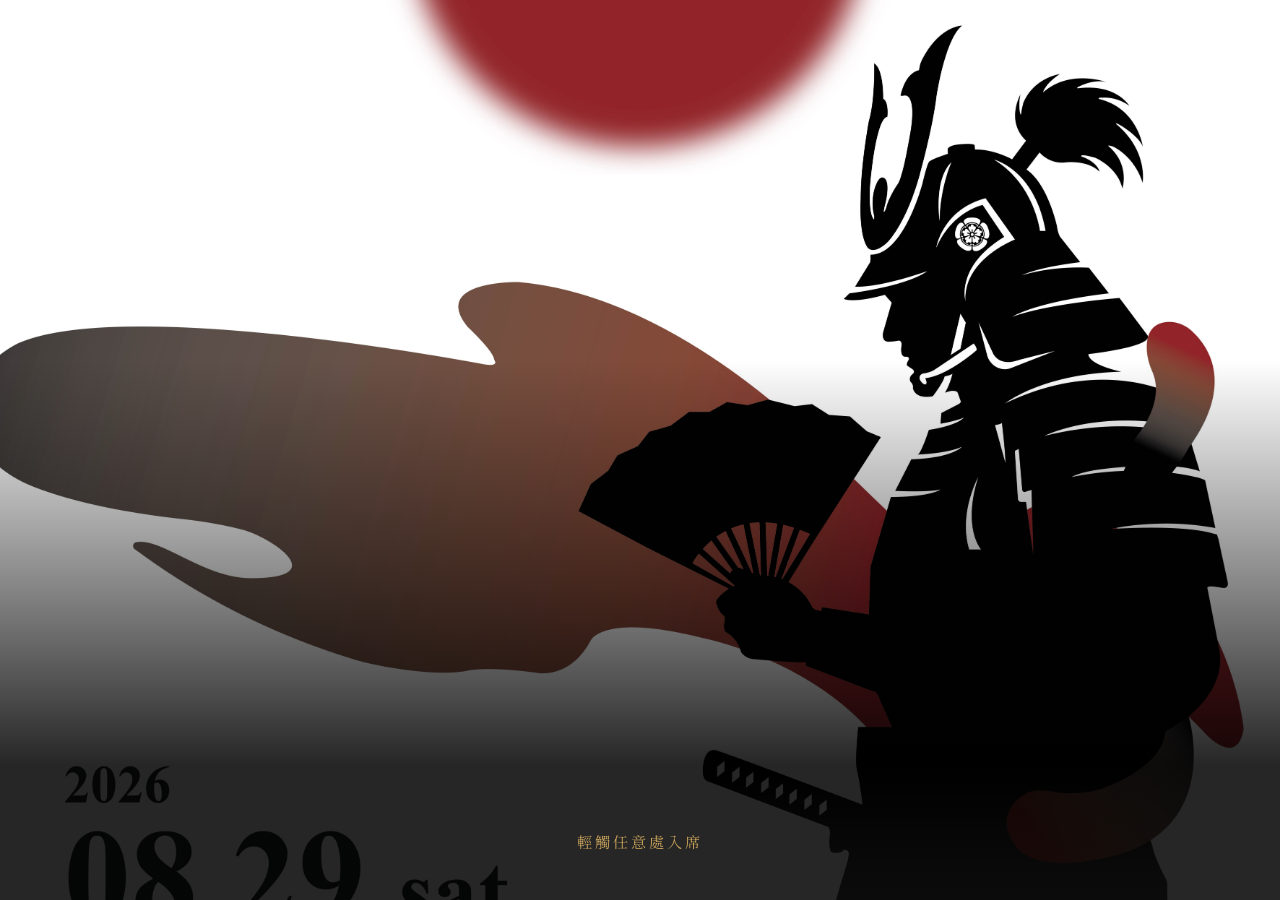
==== index.html @ 0494c173 "Add files via upload" ====
<!DOCTYPE html>
<html lang="zh-TW">
<head>
  <meta charset="UTF-8">
  <meta name="viewport" content="width=device-width, initial-scale=1.0">
  <title>音樂會節目冊</title>
  
  <!-- 字體引入 -->
  <link rel="preconnect" href="https://fonts.googleapis.com">
  <link rel="preconnect" href="https://fonts.gstatic.com" crossorigin>
  <link href="https://fonts.googleapis.com/css2?family=Noto+Serif+JP:wght@400;600;900&family=Noto+Serif+TC:wght@400;600&display=swap" rel="stylesheet">
  
  <!-- 外部樣式表 -->
  <link rel="stylesheet" href="style.css">
</head>
<body>

  <!-- 1. 封面海報頁 -->
  <section id="page-cover" class="page active" onclick="showPage('page-main-menu')">
    <div class="cover-overlay">
      <div class="tap-hint"> 輕觸任意處入席 </div>
    </div>
  </section>

  <!-- 2. 主選單頁 -->
  <section id="page-main-menu" class="page">
    <div class="container">
      <div class="section-header">
        <h1>JAPAN</h1>
        <p>── 桃園高中校友管樂團第十三屆音樂會 ──</p>
      </div>

      <div class="menu-grid">
        <button class="menu-card" onclick="openProfile('conductor')">
          <div>
            <div class="menu-tag">CONDUCTOR</div>
            <div class="menu-title">指揮介紹</div>
          </div>
          <div class="arrow">›</div>
        </button>

        <button class="menu-card" onclick="openProfile('soloist')">
          <div>
            <div class="menu-tag">SOLOIST</div>
            <div class="menu-title">獨奏者介紹</div>
          </div>
          <div class="arrow">›</div>
        </button>

        <button class="menu-card" onclick="openProfile('orchestra')">
          <div>
            <div class="menu-tag">ORCHESTRA / BAND</div>
            <div class="menu-title">樂團介紹</div>
          </div>
          <div class="arrow">›</div>
        </button>

        <button class="menu-card" onclick="showPage('page-track-menu')">
          <div>
            <div class="menu-tag">PROGRAMME NOTES</div>
            <div class="menu-title">演奏曲目介紹</div>
          </div>
          <div class="arrow">›</div>
        </button>
      </div>
    </div>
  </section>

<!-- 3. 指揮 / 獨奏 / 樂團 詳情頁 -->
  <section id="page-profile-detail" class="page">
    <div class="container">
      <button class="back-btn" onclick="showPage('page-main-menu')">← 返回主選單</button>
      <div class="detail-card">
        
        <!-- 1. 頂部照片 -->
        <div class="profile-photo-wrapper">
          <img id="profile-photo" class="profile-photo" src="" alt="Photo" style="display: none;">
        </div>

        <!-- 2. 標籤與姓名頭銜 -->
        <div class="detail-tag" id="profile-tag"></div>
        <h2 class="detail-title" id="profile-title"></h2>
        <div class="detail-sub" id="profile-sub"></div>

        <!-- 3. 詳細內文介紹 -->
        <div class="detail-content" id="profile-desc"></div>
      </div>
    </div>
  </section>

  <!-- 4. 曲目清單頁 -->
  <section id="page-track-menu" class="page">
    <div class="container">
      <button class="back-btn" onclick="showPage('page-main-menu')">← 返回主選單</button>
      <div class="section-header">
        <h1>演奏曲目</h1>
        <p>PROGRAMME NOTES</p>
      </div>
      <div class="track-list" id="track-list-container"></div>
    </div>
  </section>

  <!-- 5. 曲目介紹詳情頁 -->
  <section id="page-track-detail" class="page">
    <div class="container">
      <button class="back-btn" onclick="showPage('page-track-menu')">← 返回曲目清單</button>
      <div class="detail-card">
        <div class="detail-tag" id="track-num"></div>
        <h2 class="detail-title" id="track-title"></h2>
        <div class="detail-sub" id="track-composer"></div>
        <div class="detail-content" id="track-desc"></div>
      </div>
    </div>
  </section>

  <!-- 外部 JavaScript -->
  <script src="script.js"></script>
</body>
</html>
---- style.css ----
:root {
  --bg-dark: #141210;     /* 墨黑 */
  --card-bg: #1c1815;     /* 漆器黑 / 焦茶色 */
  --accent: #b22d15;      /* 緋紅 / 武田赤備 */
  --accent-gold: #c5a059; /* 箔金 */
  --text: #f4efe6;        /* 鳥之子色（和紙白） */
  --text-sub: #9e9389;    /* 灰枯茶 */
}

* {
  box-sizing: border-box;
  margin: 0;
  padding: 0;
  -webkit-tap-highlight-color: transparent;
  font-family: "Noto Serif TC", "Noto Serif JP", "Songti TC", serif;
}

body {
  background-color: var(--bg-dark);
  color: var(--text);
  overflow-x: hidden;
  background-image: 
    radial-gradient(circle at 50% 30%, rgba(197, 160, 89, 0.04), transparent 70%),
    url("data:image/svg+xml,%3Csvg viewBox='0 0 200 200' xmlns='http://www.w3.org/2000/svg'%3E%3Cfilter id='noiseFilter'%3E%3CfeTurbulence type='fractalNoise' baseFrequency='0.8' numOctaves='3' stitchTiles='stitch'/%3E%3C/filter%3E%3Crect width='100%25' height='100%25' filter='url(%23noiseFilter)' opacity='0.05'/%3E%3C/svg%3E");
  min-height: 100vh;
}

.page {
  display: none;
  min-height: 100vh;
  width: 100%;
  padding-bottom: 40px;
}

.page.active {
  display: block;
}

/* 頁面 1: 海報封面 */
#page-cover {
  position: relative;
  height: 100vh;
  height: 100dvh; /* 動態視窗高度 */
  background: url('image/01.jpg') center/cover no-repeat;
  cursor: pointer;
}

.cover-overlay {
  position: absolute;
  inset: 0;
  background: linear-gradient(to top, rgba(0, 0, 0, 0.85) 15%, transparent 60%);
  display: flex;
  flex-direction: column;
  justify-content: flex-end;
  align-items: center;
  padding-bottom: 48px;
}

.tap-hint {
  font-size: 0.95rem;
  color: var(--accent-gold);
  letter-spacing: 3px;
  animation: pulse 1.8s infinite;
}

@keyframes pulse {
  0%, 100% { opacity: 0.4; transform: translateY(0); }
  50% { opacity: 1; transform: translateY(-5px); }
}

/* 通用容器 & 標題 */
.container {
  padding: 24px 16px 40px;
  max-width: 600px;
  margin: 0 auto;
}

.section-header {
  text-align: center;
  margin-bottom: 24px;
}

.section-header h1 {
  font-size: 1.5rem;
  letter-spacing: 4px;
  color: var(--accent-gold);
  margin-bottom: 6px;
}

.section-header p {
  font-size: 0.85rem;
  color: var(--text-sub);
  letter-spacing: 2px;
}

/* 通用返回按鈕 */
.back-btn {
  background: none;
  border: none;
  color: var(--accent-gold);
  font-size: 0.95rem;
  cursor: pointer;
  display: inline-flex;
  align-items: center;
  gap: 6px;
  padding: 8px 0;
  margin-bottom: 16px;
}

/* 頁面 2: 主選單列表 */
.menu-grid {
  display: flex;
  flex-direction: column;
  gap: 14px;
}

.menu-card {
  background-color: var(--card-bg);
  border: 1px solid rgba(197, 160, 89, 0.2);
  border-left: 3px solid var(--accent-gold);
  border-radius: 8px;
  padding: 16px 20px;
  display: flex;
  align-items: center;
  justify-content: space-between;
  color: var(--text);
  cursor: pointer;
  transition: all 0.2s ease;
  text-align: left;
}

.menu-card:active {
  transform: scale(0.98);
  border-color: var(--accent);
  background-color: #241e1a;
}

.menu-tag {
  font-size: 0.8rem;
  color: var(--accent-gold);
  margin-bottom: 2px;
  letter-spacing: 1px;
}

.menu-title {
  font-size: 1.1rem;
  font-weight: 600;
}

.arrow {
  color: var(--accent-gold);
  font-size: 1.2rem;
}

/* 頁面 3: 曲目清單 */
.track-list {
  display: flex;
  flex-direction: column;
  gap: 12px;
}

.track-btn {
  background-color: var(--card-bg);
  border: 1px solid rgba(197, 160, 89, 0.15);
  border-left: 3px solid var(--accent-gold);
  border-radius: 8px;
  padding: 14px 18px;
  display: flex;
  align-items: center;
  justify-content: space-between;
  color: var(--text);
  cursor: pointer;
  text-align: left;
  width: 100%;
}

.track-btn.featured {
  border: 1px solid var(--accent);
  border-left: 4px solid var(--accent);
  background: linear-gradient(90deg, rgba(178, 45, 21, 0.2), rgba(28, 24, 21, 0.95));
  box-shadow: 0 4px 12px rgba(178, 45, 21, 0.15);
}

.track-info .track-num {
  font-size: 0.75rem;
  color: var(--accent-gold);
  margin-bottom: 2px;
  font-weight: bold;
  letter-spacing: 1px;
}

.track-info .track-title {
  font-size: 1rem;
  font-weight: 500;
}

/* 中場休息分隔 */
.intermission-divider {
  display: flex;
  align-items: center;
  justify-content: center;
  gap: 14px;
  margin: 14px 0;
  color: var(--accent-gold);
  font-size: 0.85rem;
  letter-spacing: 3px;
}

.intermission-divider::before,
.intermission-divider::after {
  content: "";
  flex: 1;
  height: 1px;
  background: linear-gradient(to right, transparent, rgba(197, 160, 89, 0.4), transparent);
}

.intermission-badge {
  border: 1px solid rgba(197, 160, 89, 0.3);
  padding: 6px 14px;
  border-radius: 20px;
  background: rgba(28, 24, 21, 0.8);
}

/* 內文詳情卡片 */
.detail-card {
  background-color: var(--card-bg);
  border-radius: 10px;
  padding: 24px;
  border: 1px solid rgba(197, 160, 89, 0.2);
}

.detail-tag {
  font-size: 0.85rem;
  color: var(--accent-gold);
  font-weight: 600;
  letter-spacing: 2px;
}

.detail-title {
  font-size: 1.35rem;
  margin: 6px 0 4px;
  line-height: 1.4;
}

.detail-sub {
  font-size: 0.9rem;
  color: var(--text-sub);
  margin-bottom: 18px;
  padding-bottom: 14px;
  border-bottom: 1px solid rgba(255, 255, 255, 0.08);
}

.detail-content {
  font-size: 0.95rem;
  line-height: 1.85;
  color: #e0e0e0;
  white-space: pre-line;
  text-align: justify;
}
/* 照片包裝區塊 */
.profile-photo-wrapper {
  margin-bottom: 18px;
  display: flex;
  justify-content: center;
}

/* 上方大圖/肖像照樣式 */
.profile-photo {
  width: 100%;
  max-height: 280px;      /* 限制最大高度，避免手機第一屏被大圖全部佔滿 */
  object-fit: cover;      /* 保持比例裁切 */
  box-shadow: 0 4px 16px rgba(0, 0, 0, 0.4);
}

.profile-header-text {
  flex: 1;
}

.profile-header-text .detail-title {
  margin: 0 0 4px;
}

.profile-header-text .detail-sub {
  margin-bottom: 0;
  padding-bottom: 0;
  border-bottom: none;
}
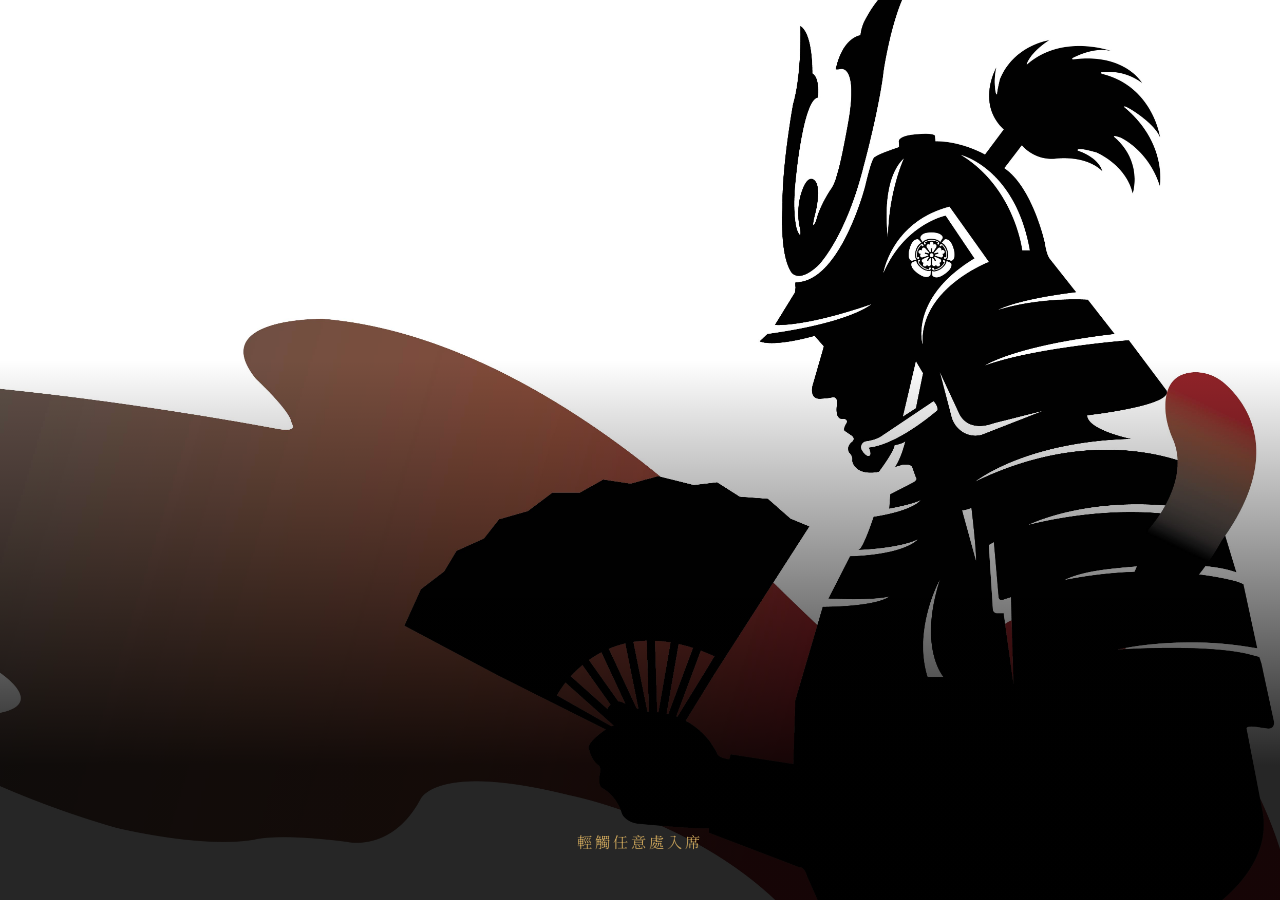
==== commit 092ea070: "Update index.html ㄡ" ====
--- a/index.html
+++ b/index.html
@@ -33,7 +33,6 @@
       <div class="menu-grid">
         <button class="menu-card" onclick="openProfile('conductor')">
           <div>
-            <div class="menu-tag">CONDUCTOR</div>
             <div class="menu-title">指揮介紹</div>
           </div>
           <div class="arrow">›</div>
@@ -41,7 +40,6 @@
 
         <button class="menu-card" onclick="openProfile('soloist')">
           <div>
-            <div class="menu-tag">SOLOIST</div>
             <div class="menu-title">獨奏者介紹</div>
           </div>
           <div class="arrow">›</div>
@@ -49,7 +47,6 @@
 
         <button class="menu-card" onclick="openProfile('orchestra')">
           <div>
-            <div class="menu-tag">ORCHESTRA / BAND</div>
             <div class="menu-title">樂團介紹</div>
           </div>
           <div class="arrow">›</div>
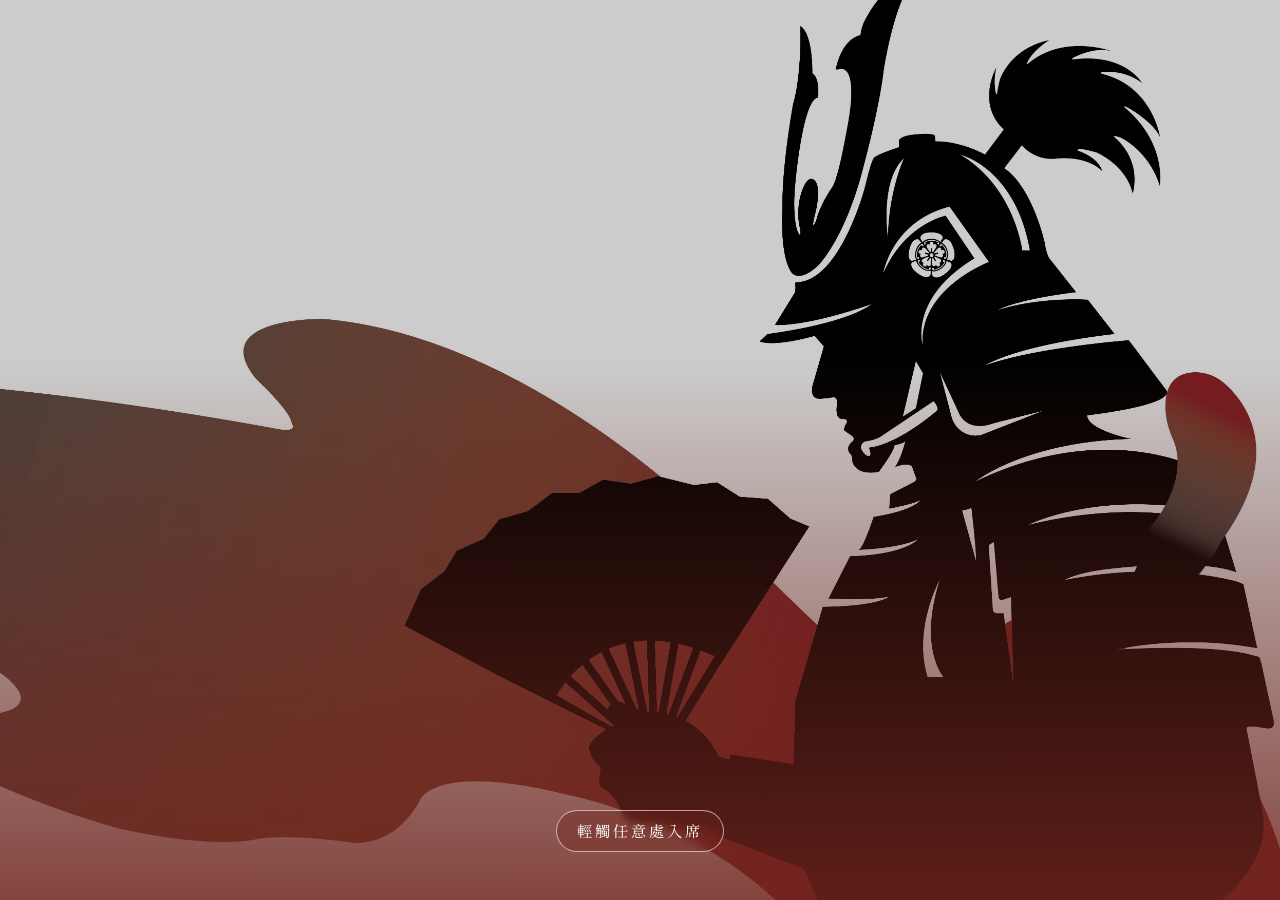
==== commit dd1d2af3: "歐 歐" ====
--- a/index.html
+++ b/index.html
@@ -12,6 +12,11 @@
   
   <!-- 外部樣式表 -->
   <link rel="stylesheet" href="style.css">
+  <!-- 預先快取載入所有照片，點選時秒開 -->
+  <link rel="preload" as="image" href="image/01.jpg">
+  <link rel="preload" as="image" href="image/02.jpg">
+  <link rel="preload" as="image" href="image/05.jpg">
+  <link rel="preload" as="image" href="image/03.jpg">
 </head>
 <body>
 
@@ -32,38 +37,29 @@
 
       <div class="menu-grid">
         <button class="menu-card" onclick="openProfile('conductor')">
-          <div>
-            <div class="menu-title">指揮介紹</div>
-          </div>
+          <div class="menu-title">指揮介紹</div>
           <div class="arrow">›</div>
         </button>
 
         <button class="menu-card" onclick="openProfile('soloist')">
-          <div>
-            <div class="menu-title">獨奏者介紹</div>
-          </div>
+          <div class="menu-title">獨奏者介紹</div>
           <div class="arrow">›</div>
         </button>
 
         <button class="menu-card" onclick="openProfile('orchestra')">
-          <div>
-            <div class="menu-title">樂團介紹</div>
-          </div>
+          <div class="menu-title">樂團介紹</div>
           <div class="arrow">›</div>
         </button>
 
         <button class="menu-card" onclick="showPage('page-track-menu')">
-          <div>
-            <div class="menu-tag">PROGRAMME NOTES</div>
-            <div class="menu-title">演奏曲目介紹</div>
-          </div>
+          <div class="menu-title">演奏曲目介紹</div>
           <div class="arrow">›</div>
         </button>
       </div>
     </div>
   </section>
 
-<!-- 3. 指揮 / 獨奏 / 樂團 詳情頁 -->
+  <!-- 3. 指揮 / 獨奏 / 樂團 詳情頁 -->
   <section id="page-profile-detail" class="page">
     <div class="container">
       <button class="back-btn" onclick="showPage('page-main-menu')">← 返回主選單</button>
@@ -74,8 +70,7 @@
           <img id="profile-photo" class="profile-photo" src="" alt="Photo" style="display: none;">
         </div>
 
-        <!-- 2. 標籤與姓名頭銜 -->
-        <div class="detail-tag" id="profile-tag"></div>
+        <!-- 2. 姓名與頭銜（已移除 Tag，補回姓名 profile-title） -->
         <h2 class="detail-title" id="profile-title"></h2>
         <div class="detail-sub" id="profile-sub"></div>
 
@@ -91,7 +86,6 @@
       <button class="back-btn" onclick="showPage('page-main-menu')">← 返回主選單</button>
       <div class="section-header">
         <h1>演奏曲目</h1>
-        <p>PROGRAMME NOTES</p>
       </div>
       <div class="track-list" id="track-list-container"></div>
     </div>
--- a/style.css
+++ b/style.css
@@ -1,10 +1,10 @@
 :root {
-  --bg-dark: #141210;     /* 墨黑 */
-  --card-bg: #1c1815;     /* 漆器黑 / 焦茶色 */
-  --accent: #b22d15;      /* 緋紅 / 武田赤備 */
-  --accent-gold: #c5a059; /* 箔金 */
-  --text: #f4efe6;        /* 鳥之子色（和紙白） */
-  --text-sub: #9e9389;    /* 灰枯茶 */
+  --bg-primary: #6e241c;       /* 深緋紅主色 */
+  --card-bg: rgba(0, 0, 0, 0.18); /* 半透明暗底，融合背景 */
+  --card-border: rgba(255, 255, 255, 0.22); /* 白細框 */
+  --text-white: #ffffff;      /* 純白文字 */
+  --text-sub: rgba(255, 255, 255, 0.8); /* 柔和白文字 */
+  --white-trans: rgba(255, 255, 255, 0.1); /* 按鈕微白底 */
 }
 
 * {
@@ -16,20 +16,18 @@
 }
 
 body {
-  background-color: var(--bg-dark);
-  color: var(--text);
+  background-color: var(--bg-primary);
+  color: var(--text-white);
   overflow-x: hidden;
-  background-image: 
-    radial-gradient(circle at 50% 30%, rgba(197, 160, 89, 0.04), transparent 70%),
-    url("data:image/svg+xml,%3Csvg viewBox='0 0 200 200' xmlns='http://www.w3.org/2000/svg'%3E%3Cfilter id='noiseFilter'%3E%3CfeTurbulence type='fractalNoise' baseFrequency='0.8' numOctaves='3' stitchTiles='stitch'/%3E%3C/filter%3E%3Crect width='100%25' height='100%25' filter='url(%23noiseFilter)' opacity='0.05'/%3E%3C/svg%3E");
   min-height: 100vh;
+  line-height: 1.6;
 }
 
 .page {
   display: none;
   min-height: 100vh;
-  width: 100%;
-  padding-bottom: 40px;
+  min-height: 100dvh;
+  width: 100%;
 }
 
 .page.active {
@@ -40,7 +38,7 @@
 #page-cover {
   position: relative;
   height: 100vh;
-  height: 100dvh; /* 動態視窗高度 */
+  height: 100dvh;
   background: url('image/01.jpg') center/cover no-repeat;
   cursor: pointer;
 }
@@ -48,7 +46,7 @@
 .cover-overlay {
   position: absolute;
   inset: 0;
-  background: linear-gradient(to top, rgba(0, 0, 0, 0.85) 15%, transparent 60%);
+  background: linear-gradient(to top, rgba(110, 36, 28, 0.85) 0%, rgba(0, 0, 0, 0.2) 60%);
   display: flex;
   flex-direction: column;
   justify-content: flex-end;
@@ -58,19 +56,24 @@
 
 .tap-hint {
   font-size: 0.95rem;
-  color: var(--accent-gold);
+  color: var(--text-white);
   letter-spacing: 3px;
+  padding: 8px 20px;
+  border: 1px solid rgba(255, 255, 255, 0.6);
+  border-radius: 30px;
+  background: rgba(110, 36, 28, 0.4);
+  backdrop-filter: blur(4px);
   animation: pulse 1.8s infinite;
 }
 
 @keyframes pulse {
-  0%, 100% { opacity: 0.4; transform: translateY(0); }
-  50% { opacity: 1; transform: translateY(-5px); }
+  0%, 100% { opacity: 0.6; transform: translateY(0); }
+  50% { opacity: 1; transform: translateY(-4px); }
 }
 
 /* 通用容器 & 標題 */
 .container {
-  padding: 24px 16px 40px;
+  padding: 24px 16px calc(40px + env(safe-area-inset-bottom));
   max-width: 600px;
   margin: 0 auto;
 }
@@ -81,9 +84,10 @@
 }
 
 .section-header h1 {
-  font-size: 1.5rem;
+  font-size: 1.8rem;
   letter-spacing: 4px;
-  color: var(--accent-gold);
+  color: var(--text-white);
+  font-weight: 900;
   margin-bottom: 6px;
 }
 
@@ -95,16 +99,23 @@
 
 /* 通用返回按鈕 */
 .back-btn {
-  background: none;
-  border: none;
-  color: var(--accent-gold);
-  font-size: 0.95rem;
+  background: var(--white-trans);
+  border: 1px solid var(--card-border);
+  color: var(--text-white);
+  font-size: 0.85rem;
   cursor: pointer;
   display: inline-flex;
   align-items: center;
   gap: 6px;
-  padding: 8px 0;
+  padding: 8px 16px;
+  border-radius: 20px;
   margin-bottom: 16px;
+  transition: all 0.2s ease;
+}
+
+.back-btn:active {
+  background: rgba(255, 255, 255, 0.25);
+  transform: scale(0.96);
 }
 
 /* 頁面 2: 主選單列表 */
@@ -115,40 +126,33 @@
 }
 
 .menu-card {
-  background-color: var(--card-bg);
-  border: 1px solid rgba(197, 160, 89, 0.2);
-  border-left: 3px solid var(--accent-gold);
-  border-radius: 8px;
-  padding: 16px 20px;
+  background-color: var(--white-trans);
+  border: 1px solid var(--card-border);
+  border-radius: 10px;
+  padding: 18px 20px;
   display: flex;
   align-items: center;
   justify-content: space-between;
-  color: var(--text);
-  cursor: pointer;
-  transition: all 0.2s ease;
+  color: var(--text-white);
+  cursor: pointer;
+  box-shadow: 0 4px 12px rgba(0, 0, 0, 0.15);
+  transition: all 0.15s ease;
   text-align: left;
 }
 
 .menu-card:active {
   transform: scale(0.98);
-  border-color: var(--accent);
-  background-color: #241e1a;
-}
-
-.menu-tag {
-  font-size: 0.8rem;
-  color: var(--accent-gold);
-  margin-bottom: 2px;
-  letter-spacing: 1px;
+  background-color: rgba(255, 255, 255, 0.2);
 }
 
 .menu-title {
   font-size: 1.1rem;
   font-weight: 600;
+  letter-spacing: 1.5px;
 }
 
 .arrow {
-  color: var(--accent-gold);
+  color: rgba(255, 255, 255, 0.6);
   font-size: 1.2rem;
 }
 
@@ -160,30 +164,28 @@
 }
 
 .track-btn {
-  background-color: var(--card-bg);
-  border: 1px solid rgba(197, 160, 89, 0.15);
-  border-left: 3px solid var(--accent-gold);
+  background-color: var(--white-trans);
+  border: 1px solid var(--card-border);
   border-radius: 8px;
   padding: 14px 18px;
   display: flex;
   align-items: center;
   justify-content: space-between;
-  color: var(--text);
+  color: var(--text-white);
   cursor: pointer;
   text-align: left;
   width: 100%;
-}
-
-.track-btn.featured {
-  border: 1px solid var(--accent);
-  border-left: 4px solid var(--accent);
-  background: linear-gradient(90deg, rgba(178, 45, 21, 0.2), rgba(28, 24, 21, 0.95));
-  box-shadow: 0 4px 12px rgba(178, 45, 21, 0.15);
+  transition: all 0.15s ease;
+}
+
+.track-btn:active {
+  transform: scale(0.98);
+  background-color: rgba(255, 255, 255, 0.2);
 }
 
 .track-info .track-num {
   font-size: 0.75rem;
-  color: var(--accent-gold);
+  color: var(--text-sub);
   margin-bottom: 2px;
   font-weight: bold;
   letter-spacing: 1px;
@@ -201,7 +203,7 @@
   justify-content: center;
   gap: 14px;
   margin: 14px 0;
-  color: var(--accent-gold);
+  color: var(--text-white);
   font-size: 0.85rem;
   letter-spacing: 3px;
 }
@@ -211,77 +213,65 @@
   content: "";
   flex: 1;
   height: 1px;
-  background: linear-gradient(to right, transparent, rgba(197, 160, 89, 0.4), transparent);
+  background: linear-gradient(to right, transparent, rgba(255, 255, 255, 0.4), transparent);
 }
 
 .intermission-badge {
-  border: 1px solid rgba(197, 160, 89, 0.3);
-  padding: 6px 14px;
+  border: 1px solid var(--card-border);
+  padding: 6px 16px;
   border-radius: 20px;
-  background: rgba(28, 24, 21, 0.8);
+  background: rgba(0, 0, 0, 0.2);
 }
 
 /* 內文詳情卡片 */
 .detail-card {
   background-color: var(--card-bg);
-  border-radius: 10px;
-  padding: 24px;
-  border: 1px solid rgba(197, 160, 89, 0.2);
-}
-
-.detail-tag {
-  font-size: 0.85rem;
-  color: var(--accent-gold);
-  font-weight: 600;
-  letter-spacing: 2px;
+  border-radius: 12px;
+  padding: 24px 20px;
+  border: 1px solid var(--card-border);
+  box-shadow: 0 8px 24px rgba(0, 0, 0, 0.25);
 }
 
 .detail-title {
   font-size: 1.35rem;
+  color: var(--text-white);
   margin: 6px 0 4px;
   line-height: 1.4;
+  font-weight: 600;
 }
 
 .detail-sub {
-  font-size: 0.9rem;
+  font-size: 0.85rem;
   color: var(--text-sub);
   margin-bottom: 18px;
   padding-bottom: 14px;
-  border-bottom: 1px solid rgba(255, 255, 255, 0.08);
+  border-bottom: 1px solid rgba(255, 255, 255, 0.15);
 }
 
 .detail-content {
   font-size: 0.95rem;
   line-height: 1.85;
-  color: #e0e0e0;
+  color: var(--text-white);
   white-space: pre-line;
-  text-align: justify;
-}
-/* 照片包裝區塊 */
+  text-align: left;
+}
+
+/* 照片包裝區塊（改善載入突兀感） */
 .profile-photo-wrapper {
   margin-bottom: 18px;
   display: flex;
   justify-content: center;
+  width: 100%;
 }
 
 /* 上方大圖/肖像照樣式 */
 .profile-photo {
   width: 100%;
-  max-height: 280px;      /* 限制最大高度，避免手機第一屏被大圖全部佔滿 */
-  object-fit: cover;      /* 保持比例裁切 */
-  box-shadow: 0 4px 16px rgba(0, 0, 0, 0.4);
-}
-
-.profile-header-text {
-  flex: 1;
-}
-
-.profile-header-text .detail-title {
-  margin: 0 0 4px;
-}
-
-.profile-header-text .detail-sub {
-  margin-bottom: 0;
-  padding-bottom: 0;
-  border-bottom: none;
+  max-height: 280px;
+  object-fit: cover;
+  object-position: top center;
+  border-radius: 8px;
+  border: 1px solid var(--card-border);
+  box-shadow: 0 4px 16px rgba(0, 0, 0, 0.3);
+  background-color: rgba(255, 255, 255, 0.05); /* 圖片未載入前的淺底佔位 */
 }
